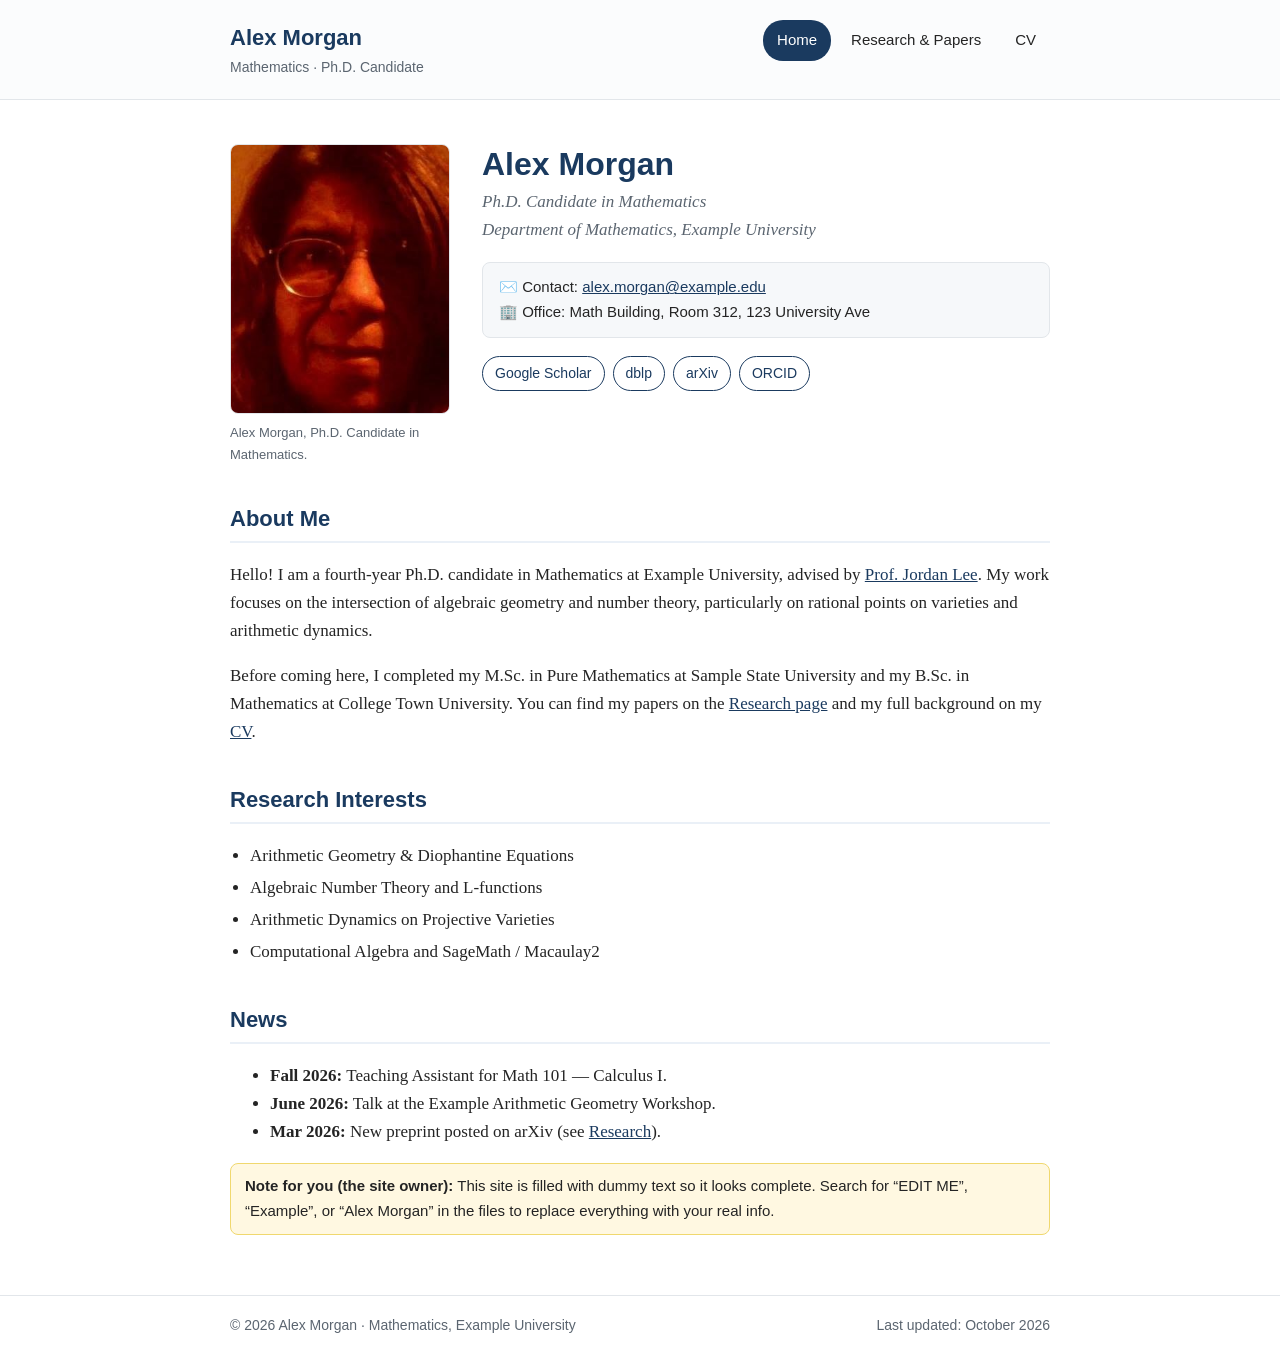
==== index.html @ 8bfe0bb2 "Add personal academic site" ====
<!DOCTYPE html>
<html lang="en">
<head>
  <meta charset="UTF-8" />
  <meta name="viewport" content="width=device-width, initial-scale=1.0" />
  <title>Alex Morgan — Mathematics PhD Candidate</title>
  <meta name="description" content="Personal academic page of Alex Morgan, PhD in Mathematics. Research interests, papers, and CV." />
  <link rel="stylesheet" href="styles.css" />
</head>
<body>

  <header class="site-header">
    <div class="site-header-inner">
      <a class="site-title" href="index.html">
        Alex Morgan
        <small>Mathematics · Ph.D. Candidate</small>
      </a>
      <nav class="main-nav">
        <a href="index.html" class="active">Home</a>
        <a href="research.html">Research & Papers</a>
        <a href="cv.html">CV</a>
      </nav>
    </div>
  </header>

  <main>
    <!-- EDIT ME: Replace the name, photo, and text below with your own. -->
    <div class="profile">
      <div class="profile-photo">
        <!-- Your personal photo. Placeholder kept as profile-placeholder.svg for future use. -->
        <img src="image.jpeg" alt="Portrait photo of Alex Morgan" />
        <div class="photo-caption">Alex Morgan, Ph.D. Candidate in Mathematics.</div>
      </div>

      <div class="profile-info">
        <h1 class="name">Alex Morgan</h1>
        <p class="position">Ph.D. Candidate in Mathematics<br />Department of Mathematics, Example University</p>

        <div class="contact-box">
          ✉️ Contact: <a href="mailto:alex.morgan@example.edu">alex.morgan@example.edu</a><br />
          🏢 Office: Math Building, Room 312, 123 University Ave
        </div>

        <div class="links-row">
          <a href="https://scholar.google.com/" target="_blank" rel="noopener">Google Scholar</a>
          <a href="https://dblp.org/" target="_blank" rel="noopener">dblp</a>
          <a href="https://arxiv.org/" target="_blank" rel="noopener">arXiv</a>
          <a href="https://orcid.org/" target="_blank" rel="noopener">ORCID</a>
        </div>
      </div>
    </div>

    <h2>About Me</h2>
    <p>
      Hello! I am a fourth-year Ph.D. candidate in Mathematics at Example University,
      advised by <a href="#">Prof. Jordan Lee</a>. My work focuses on the intersection of
      algebraic geometry and number theory, particularly on rational points on varieties
      and arithmetic dynamics.
    </p>
    <p>
      Before coming here, I completed my M.Sc. in Pure Mathematics at Sample State University
      and my B.Sc. in Mathematics at College Town University. You can find my papers on the
      <a href="research.html">Research page</a> and my full background on my <a href="cv.html">CV</a>.
    </p>

    <h2>Research Interests</h2>
    <ul class="interests">
      <li>Arithmetic Geometry & Diophantine Equations</li>
      <li>Algebraic Number Theory and L-functions</li>
      <li>Arithmetic Dynamics on Projective Varieties</li>
      <li>Computational Algebra and SageMath / Macaulay2</li>
    </ul>

    <h2>News</h2>
    <ul>
      <li><strong>Fall 2026:</strong> Teaching Assistant for Math 101 — Calculus I.</li>
      <li><strong>June 2026:</strong> Talk at the Example Arithmetic Geometry Workshop.</li>
      <li><strong>Mar 2026:</strong> New preprint posted on arXiv (see <a href="research.html">Research</a>).</li>
    </ul>

    <div class="notice">
      <strong>Note for you (the site owner):</strong> This site is filled with dummy text so it looks complete.
      Search for “EDIT ME”, “Example”, or “Alex Morgan” in the files to replace everything with your real info.
    </div>
  </main>

  <footer>
    <div class="inner">
      <span>© 2026 Alex Morgan · Mathematics, Example University</span>
      <span>Last updated: October 2026</span>
    </div>
  </footer>

</body>
</html>
---- styles.css ----
/* Academic personal site — simple, professional, no framework needed.
   To change colors, edit the variables below. */

:root {
  --bg: #ffffff;
  --text: #242424;
  --muted: #5b6570;
  --accent: #1a3a5f; /* classic academic navy */
  --accent-light: #eaf0f7;
  --border: #e2e6ea;
  --max-width: 860px;
}

* { box-sizing: border-box; }

body {
  margin: 0;
  background: var(--bg);
  color: var(--text);
  font-family: Georgia, 'Times New Roman', Times, serif;
  font-size: 17px;
  line-height: 1.65;
}

a { color: var(--accent); }
a:hover { text-decoration-thickness: 2px; }

/* Top bar */
.site-header {
  border-bottom: 1px solid var(--border);
  background: #fbfcfd;
}

.site-header-inner {
  max-width: var(--max-width);
  margin: 0 auto;
  padding: 20px;
  display: flex;
  flex-wrap: wrap;
  align-items: baseline;
  justify-content: space-between;
  gap: 12px;
}

.site-title {
  font-size: 22px;
  font-weight: bold;
  color: var(--accent);
  text-decoration: none;
  font-family: -apple-system, BlinkMacSystemFont, "Segoe UI", Helvetica, Arial, sans-serif;
}
.site-title small {
  display: block;
  font-size: 14px;
  font-weight: normal;
  color: var(--muted);
}

nav.main-nav { display: flex; gap: 6px; flex-wrap: wrap; }
nav.main-nav a {
  font-family: -apple-system, BlinkMacSystemFont, "Segoe UI", Helvetica, Arial, sans-serif;
  font-size: 15px;
  text-decoration: none;
  padding: 8px 14px;
  border-radius: 20px;
  color: var(--text);
}
nav.main-nav a:hover { background: var(--accent-light); }
nav.main-nav a.active {
  background: var(--accent);
  color: white;
}

/* Page layout */
main {
  max-width: var(--max-width);
  margin: 0 auto;
  padding: 36px 20px 60px;
}

footer {
  border-top: 1px solid var(--border);
  color: var(--muted);
  font-size: 14px;
  font-family: -apple-system, sans-serif;
}
footer .inner {
  max-width: var(--max-width);
  margin: 0 auto;
  padding: 18px 20px;
  display: flex;
  justify-content: space-between;
  flex-wrap: wrap;
  gap: 8px;
}

h1, h2, h3 {
  font-family: -apple-system, BlinkMacSystemFont, "Segoe UI", Helvetica, Arial, sans-serif;
  color: var(--accent);
  line-height: 1.25;
}
h1 { font-size: 32px; margin-top: 0; }
h2 {
  font-size: 22px;
  margin-top: 40px;
  padding-bottom: 8px;
  border-bottom: 2px solid var(--accent-light);
}
h3 { font-size: 18px; }

/* Home page profile layout */
.profile {
  display: flex;
  gap: 32px;
  align-items: flex-start;
  margin-top: 8px;
}
.profile-photo {
  flex: 0 0 220px;
}
.profile-photo img {
  width: 220px;
  height: 270px;
  object-fit: cover;
  border-radius: 8px;
  border: 1px solid var(--border);
  background: #eee;
  display: block;
}
.photo-caption {
  font-size: 13px;
  color: var(--muted);
  margin-top: 8px;
  font-family: -apple-system, sans-serif;
}
.profile-info { flex: 1; min-width: 0; }
.profile-info .name { margin-bottom: 4px; }
.profile-info .position {
  color: var(--muted);
  margin-top: 0;
  font-style: italic;
}
.contact-box {
  background: #f6f8fa;
  border: 1px solid var(--border);
  border-radius: 8px;
  padding: 12px 16px;
  font-family: -apple-system, sans-serif;
  font-size: 15px;
  margin: 18px 0;
}
.contact-box a { word-break: break-all; }

.links-row {
  display: flex;
  flex-wrap: wrap;
  gap: 8px;
  margin: 12px 0;
}
.links-row a {
  font-family: -apple-system, sans-serif;
  font-size: 14px;
  text-decoration: none;
  border: 1px solid var(--accent);
  border-radius: 20px;
  padding: 5px 12px;
}
.links-row a:hover { background: var(--accent); color: white; }

ul.interests { padding-left: 20px; }
ul.interests li { margin-bottom: 4px; }

/* Papers list */
.paper {
  margin-bottom: 22px;
  padding-left: 16px;
  border-left: 3px solid var(--accent-light);
}
.paper-title { font-weight: bold; font-size: 17px; }
.paper-meta { color: var(--muted); font-size: 15px; }
.paper-links { font-family: -apple-system, sans-serif; font-size: 14px; }
.paper-links a { margin-right: 10px; }
.year-heading {
  font-family: -apple-system, sans-serif;
  background: var(--accent);
  color: white;
  display: inline-block;
  padding: 2px 12px;
  border-radius: 12px;
  font-size: 15px;
  margin: 28px 0 14px;
}

/* CV */
.cv-section { margin-bottom: 10px; }
.cv-item {
  display: flex;
  gap: 16px;
  margin-bottom: 14px;
}
.cv-date {
  flex: 0 0 140px;
  color: var(--muted);
  font-family: -apple-system, sans-serif;
  font-size: 14px;
  text-align: right;
}
.cv-detail { flex: 1; }
.cv-detail strong { display: block; }
.cv-detail span.institution { color: var(--muted); }

.notice {
  background: #fff8e1;
  border: 1px solid #f0d86e;
  border-radius: 8px;
  padding: 10px 14px;
  font-size: 15px;
  font-family: -apple-system, sans-serif;
}

/* Mobile */
@media (max-width: 640px) {
  .profile { flex-direction: column; }
  .profile-photo img { width: 180px; height: 220px; }
  .cv-item { flex-direction: column; gap: 2px; }
  .cv-date { text-align: left; }
}
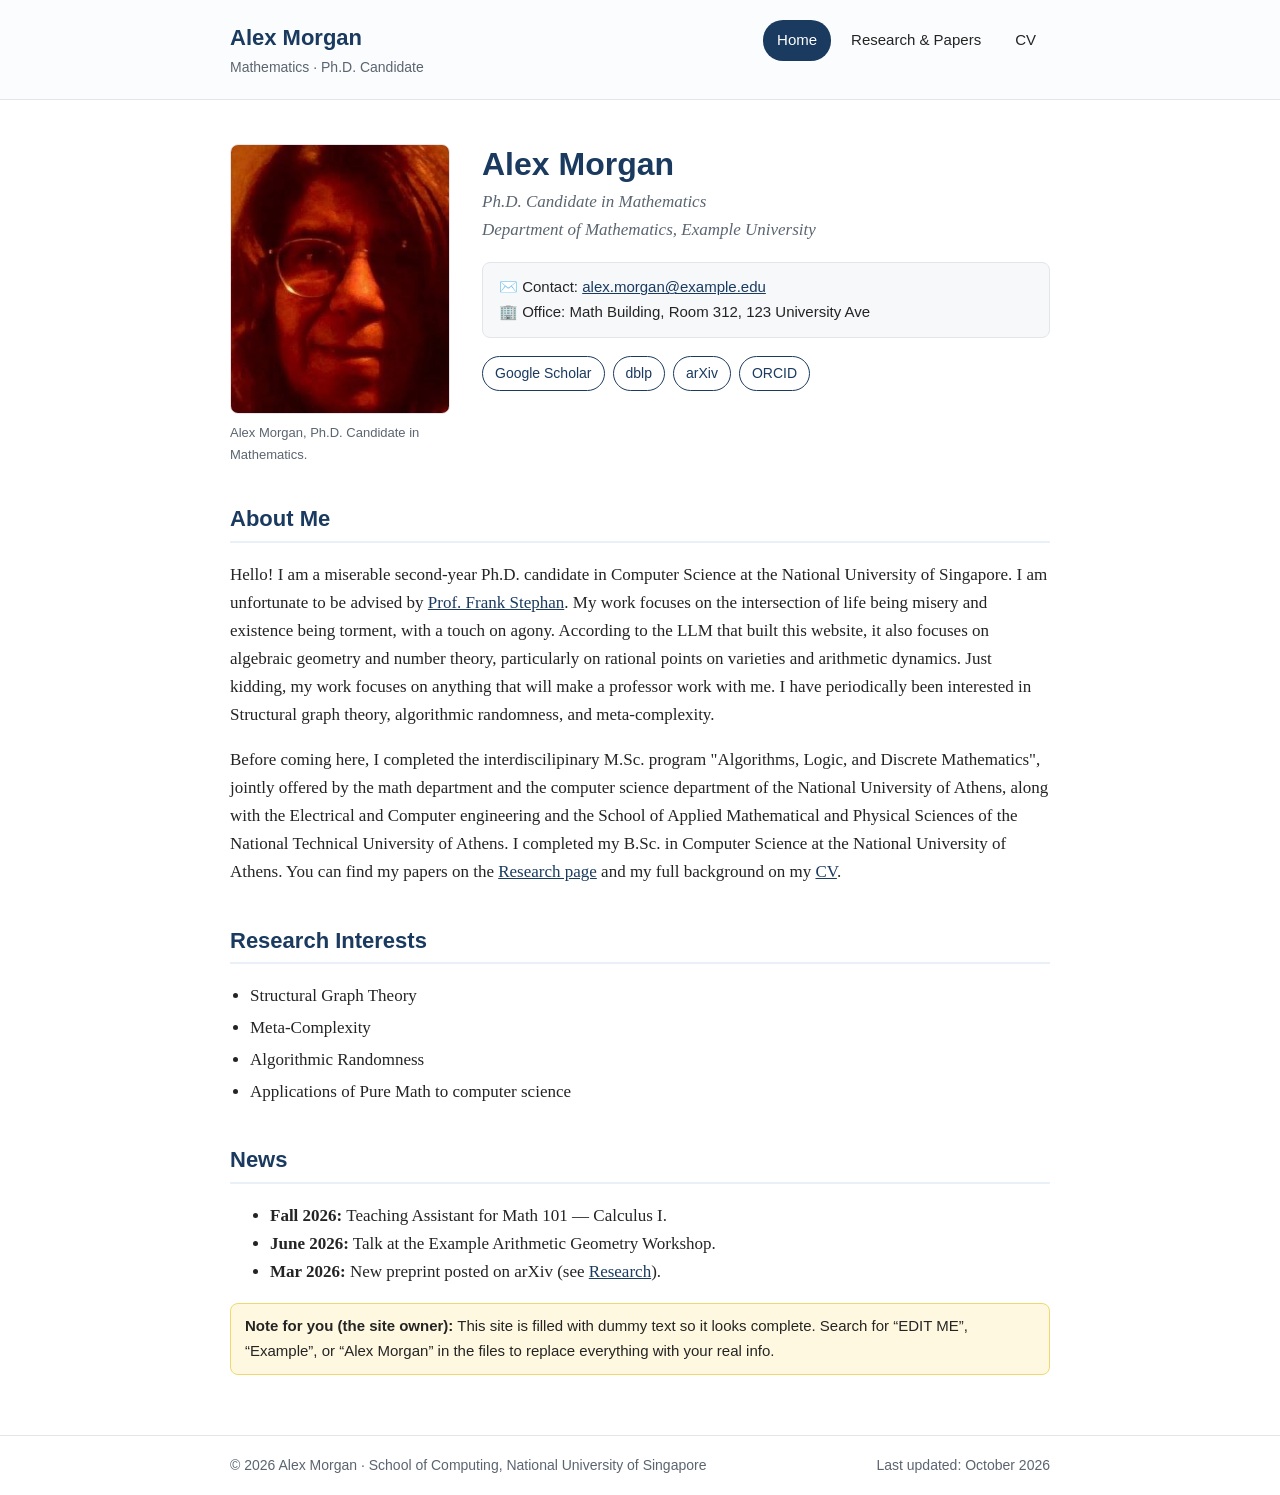
==== commit fb054779: "Update index.html" ====
--- a/index.html
+++ b/index.html
@@ -52,23 +52,31 @@
 
     <h2>About Me</h2>
     <p>
-      Hello! I am a fourth-year Ph.D. candidate in Mathematics at Example University,
-      advised by <a href="#">Prof. Jordan Lee</a>. My work focuses on the intersection of
+       Hello! I am a miserable second-year Ph.D. candidate in Computer Science at the National University of Singapore. I am unfortunate to be
+      advised by <a href="#">Prof. Frank Stephan</a>. My work focuses on the intersection of life being misery and existence being torment, with a touch on agony. 
+	  According to the LLM that built this website, it also focuses on
       algebraic geometry and number theory, particularly on rational points on varieties
-      and arithmetic dynamics.
+      and arithmetic dynamics. Just kidding, my work focuses on anything that will make a professor work with me. I have periodically been interested in Structural graph
+	  theory, algorithmic randomness, and meta-complexity.
+
     </p>
     <p>
-      Before coming here, I completed my M.Sc. in Pure Mathematics at Sample State University
-      and my B.Sc. in Mathematics at College Town University. You can find my papers on the
+      Before coming here, I completed the interdiscilipinary M.Sc. program "Algorithms, Logic, and Discrete Mathematics", jointly offered by 
+	  the math department and 
+	  the computer science department of the National University of Athens, along with 
+	  the Electrical and Computer engineering and 
+	  the School of Applied Mathematical and Physical Sciences of the National Technical University of Athens.
+	  
+      I completed my B.Sc. in Computer Science at the National University of Athens. You can find my papers on the
       <a href="research.html">Research page</a> and my full background on my <a href="cv.html">CV</a>.
     </p>
 
     <h2>Research Interests</h2>
     <ul class="interests">
-      <li>Arithmetic Geometry & Diophantine Equations</li>
-      <li>Algebraic Number Theory and L-functions</li>
-      <li>Arithmetic Dynamics on Projective Varieties</li>
-      <li>Computational Algebra and SageMath / Macaulay2</li>
+      <li>Structural Graph Theory</li>
+      <li>Meta-Complexity</li>
+      <li>Algorithmic Randomness</li>
+      <li>Applications of Pure Math to computer science</li>
     </ul>
 
     <h2>News</h2>
@@ -86,7 +94,7 @@
 
   <footer>
     <div class="inner">
-      <span>© 2026 Alex Morgan · Mathematics, Example University</span>
+      <span>© 2026 Alex Morgan · School of Computing, National University of Singapore</span>
       <span>Last updated: October 2026</span>
     </div>
   </footer>
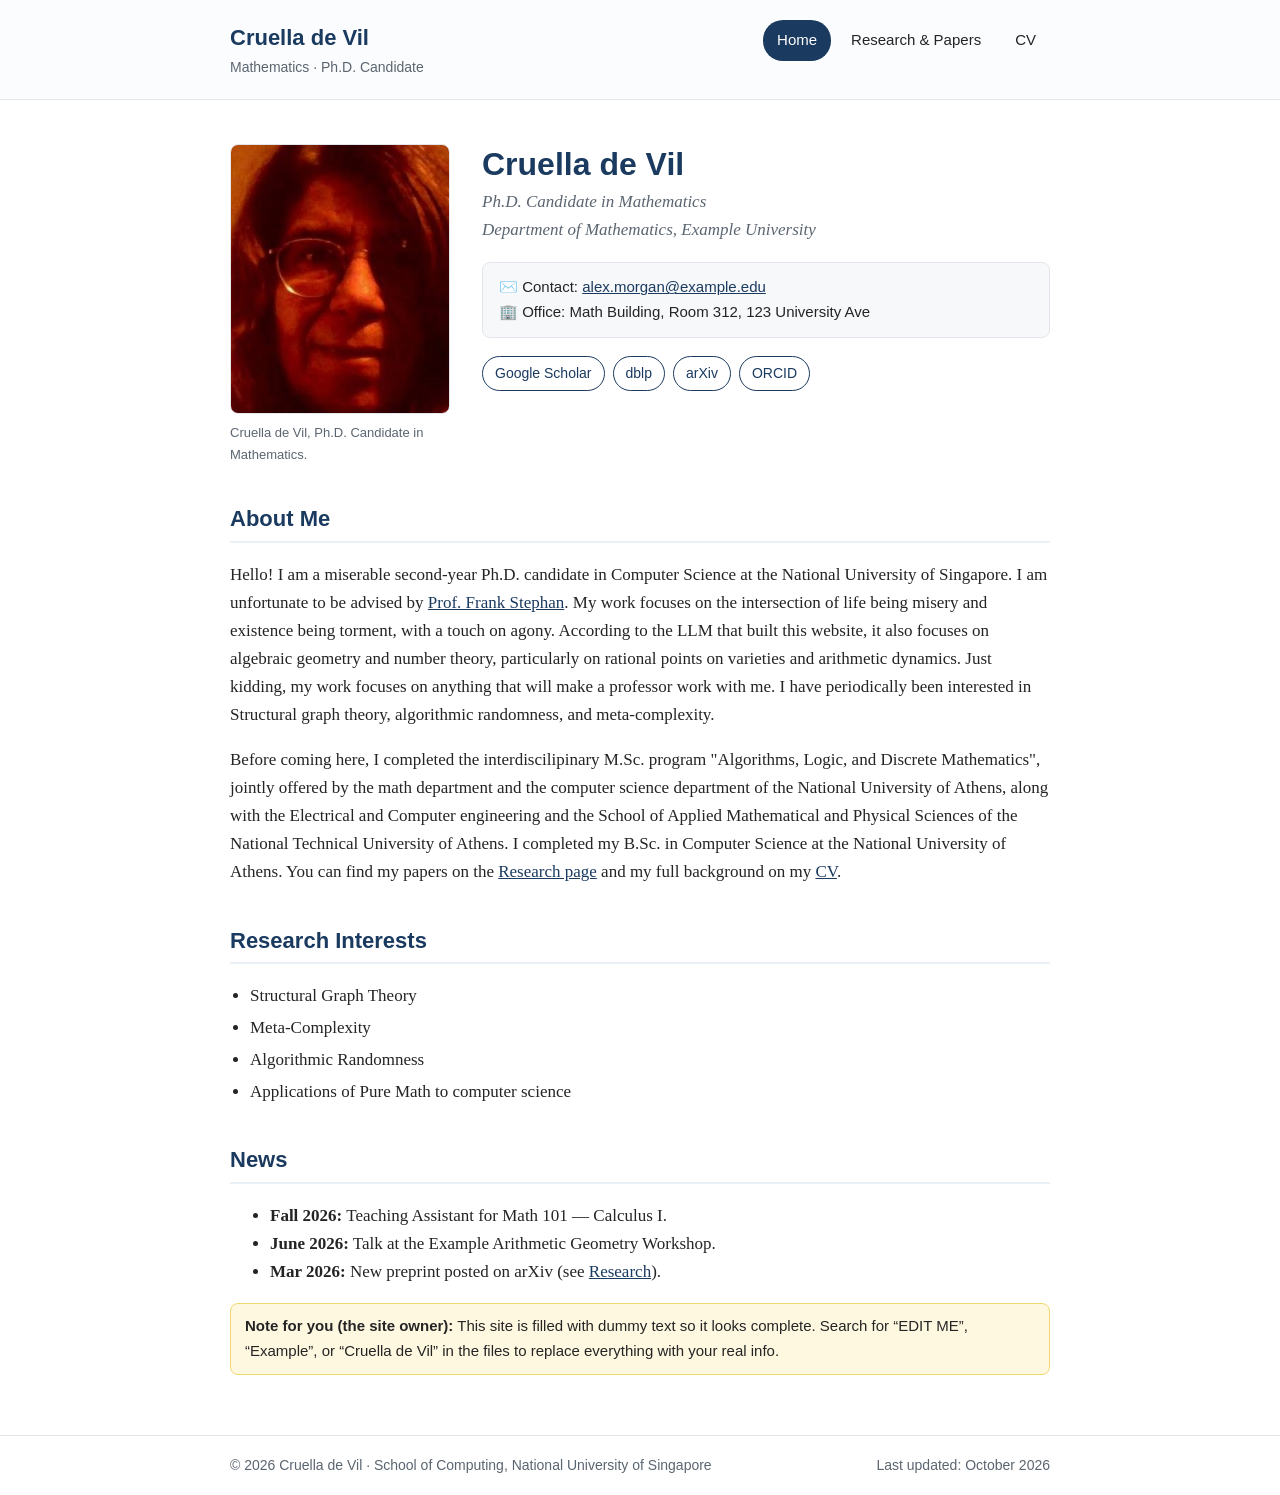
==== commit f031bcb3: "Rename Alex Morgan to Cruella de Vil" ====
--- a/index.html
+++ b/index.html
@@ -3,8 +3,8 @@
 <head>
   <meta charset="UTF-8" />
   <meta name="viewport" content="width=device-width, initial-scale=1.0" />
-  <title>Alex Morgan — Mathematics PhD Candidate</title>
-  <meta name="description" content="Personal academic page of Alex Morgan, PhD in Mathematics. Research interests, papers, and CV." />
+  <title>Cruella de Vil — Mathematics PhD Candidate</title>
+  <meta name="description" content="Personal academic page of Cruella de Vil, PhD in Mathematics. Research interests, papers, and CV." />
   <link rel="stylesheet" href="styles.css" />
 </head>
 <body>
@@ -12,7 +12,7 @@
   <header class="site-header">
     <div class="site-header-inner">
       <a class="site-title" href="index.html">
-        Alex Morgan
+        Cruella de Vil
         <small>Mathematics · Ph.D. Candidate</small>
       </a>
       <nav class="main-nav">
@@ -28,12 +28,12 @@
     <div class="profile">
       <div class="profile-photo">
         <!-- Your personal photo. Placeholder kept as profile-placeholder.svg for future use. -->
-        <img src="image.jpeg" alt="Portrait photo of Alex Morgan" />
-        <div class="photo-caption">Alex Morgan, Ph.D. Candidate in Mathematics.</div>
+        <img src="image.jpeg" alt="Portrait photo of Cruella de Vil" />
+        <div class="photo-caption">Cruella de Vil, Ph.D. Candidate in Mathematics.</div>
       </div>
 
       <div class="profile-info">
-        <h1 class="name">Alex Morgan</h1>
+        <h1 class="name">Cruella de Vil</h1>
         <p class="position">Ph.D. Candidate in Mathematics<br />Department of Mathematics, Example University</p>
 
         <div class="contact-box">
@@ -88,13 +88,13 @@
 
     <div class="notice">
       <strong>Note for you (the site owner):</strong> This site is filled with dummy text so it looks complete.
-      Search for “EDIT ME”, “Example”, or “Alex Morgan” in the files to replace everything with your real info.
+      Search for “EDIT ME”, “Example”, or “Cruella de Vil” in the files to replace everything with your real info.
     </div>
   </main>
 
   <footer>
     <div class="inner">
-      <span>© 2026 Alex Morgan · School of Computing, National University of Singapore</span>
+      <span>© 2026 Cruella de Vil · School of Computing, National University of Singapore</span>
       <span>Last updated: October 2026</span>
     </div>
   </footer>
